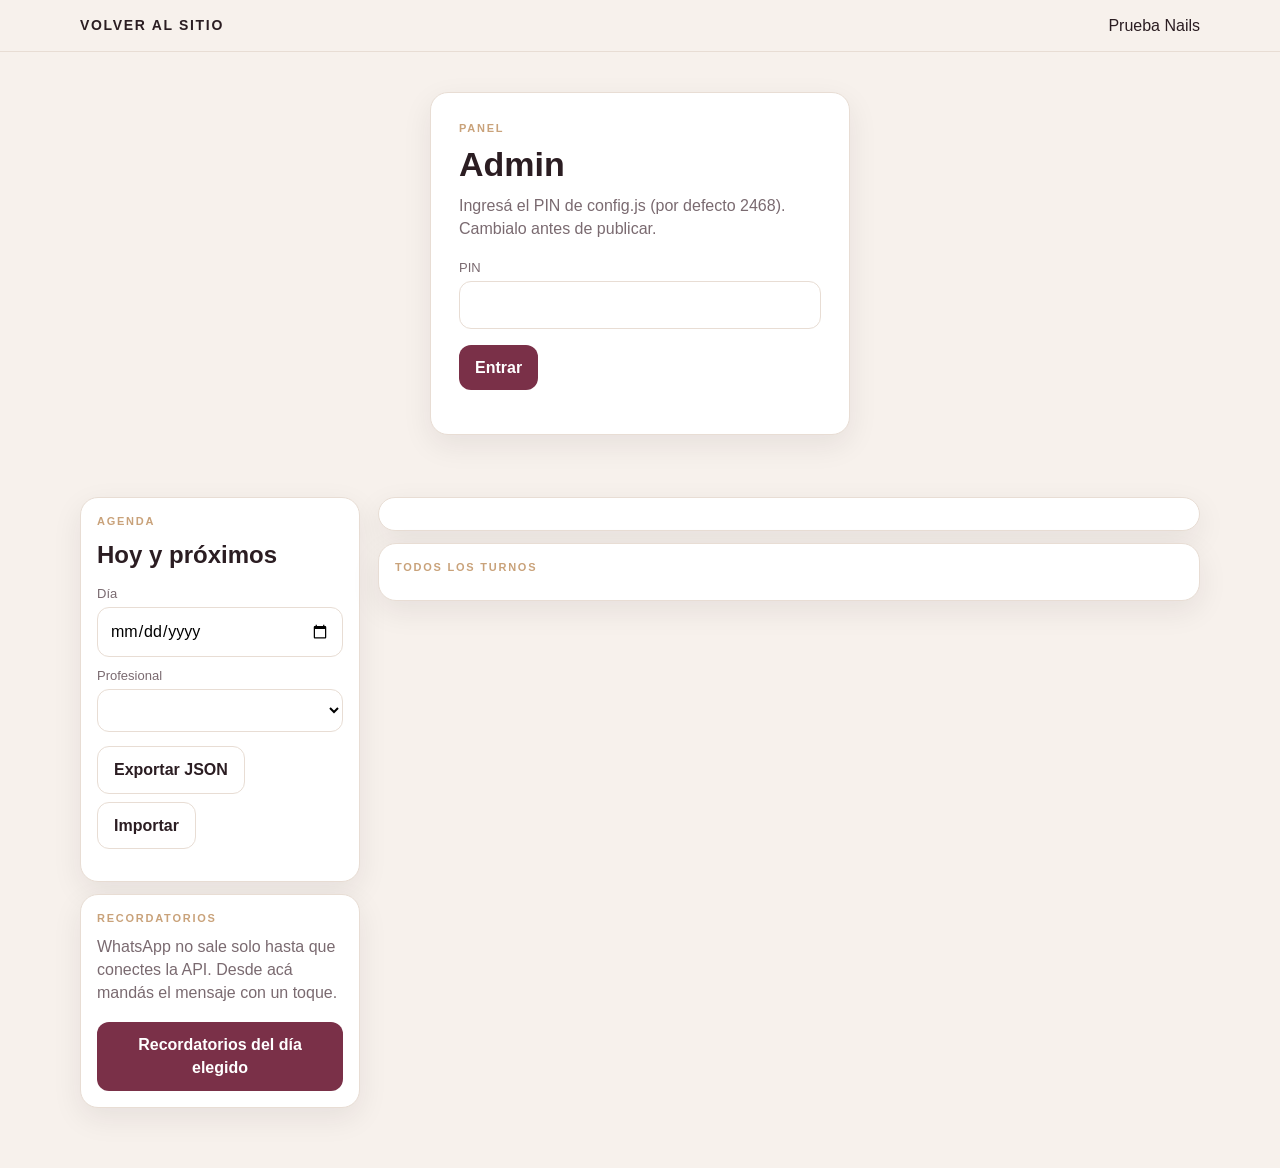
==== admin.html @ 870fe51d "Add files via upload" ====
<!DOCTYPE html>
<html lang="es-AR">
<head>
  <meta charset="UTF-8" />
  <meta name="viewport" content="width=device-width, initial-scale=1" />
  <title>Admin · Agenda</title>
  <link rel="stylesheet" href="styles.css" />
</head>
<body>
  <header class="topbar">
    <div class="wrap topbar-inner">
      <a class="logo" href="./">Volver al sitio</a>
      <nav class="nav-links">
        <span id="adminBiz"></span>
      </nav>
    </div>
  </header>

  <main class="wrap">
    <section id="lock" class="hero-card" style="max-width:420px;margin:40px auto;">
      <div class="kicker">Panel</div>
      <h1>Admin</h1>
      <p class="lead">Ingresá el PIN de config.js (por defecto 2468). Cambialo antes de publicar.</p>
      <label>PIN</label>
      <input id="pin" type="password" inputmode="numeric" />
      <p><button class="btn" id="unlock">Entrar</button></p>
    </section>

    <section id="desk" class="admin-grid" hidden>
      <aside>
        <div class="panel">
          <div class="kicker">Agenda</div>
          <h2 style="margin:6px 0 12px">Hoy y próximos</h2>
          <label>Día</label>
          <input type="date" id="adminDate" />
          <label>Profesional</label>
          <select id="adminPro"></select>
          <p style="display:flex;gap:8px;flex-wrap:wrap;margin-top:14px">
            <button class="btn ghost" id="btnExport">Exportar JSON</button>
            <button class="btn ghost" id="btnImport">Importar</button>
          </p>
          <input type="file" id="fileImport" accept="application/json" hidden />
        </div>
        <div class="panel" style="margin-top:12px">
          <div class="kicker">Recordatorios</div>
          <p class="lead">WhatsApp no sale solo hasta que conectes la API. Desde acá mandás el mensaje con un toque.</p>
          <button class="btn" id="btnRemindDay">Recordatorios del día elegido</button>
        </div>
      </aside>
      <div>
        <div class="panel" id="dayList"></div>
        <div class="panel" style="margin-top:12px">
          <div class="kicker">Todos los turnos</div>
          <div style="overflow:auto">
            <table class="table" id="allTable"></table>
          </div>
        </div>
      </div>
    </section>
  </main>
  <div class="toast" id="toast"></div>
  <script src="config.js"></script>
  <script src="engine.js"></script>
  <script src="admin.js"></script>
</body>
</html>
---- styles.css ----
:root {
  --primary: #7A3048;
  --primary-dark: #5C2236;
  --accent: #C9A27A;
  --bg: #F7F1EC;
  --surface: #ffffff;
  --text: #2B1D22;
  --muted: #7A6A70;
  --line: #E8DDD4;
  --ok: #2F6B4F;
  --warn: #B36B1B;
  --danger: #A33A3A;
  --shadow: 0 10px 30px rgba(43, 29, 34, 0.08);
  --radius: 18px;
}

* { box-sizing: border-box; }
html, body { margin: 0; padding: 0; }
body {
  font-family: "Avenir Next", "Segoe UI", Helvetica, Arial, sans-serif;
  background: var(--bg);
  color: var(--text);
  line-height: 1.45;
  min-height: 100vh;
}

a { color: var(--primary); }
button, input, select, textarea { font: inherit; }

.wrap { width: min(1120px, calc(100% - 32px)); margin: 0 auto; }

.topbar {
  position: sticky; top: 0; z-index: 20;
  background: rgba(247, 241, 236, 0.92);
  backdrop-filter: blur(10px);
  border-bottom: 1px solid var(--line);
}
.topbar-inner {
  display: flex; align-items: center; justify-content: space-between;
  padding: 14px 0;
}
.logo {
  font-weight: 700; letter-spacing: 0.12em; text-transform: uppercase;
  font-size: 14px; text-decoration: none; color: var(--text);
}
.nav-links { display: flex; gap: 14px; align-items: center; }
.nav-links a { text-decoration: none; color: var(--muted); font-size: 14px; }

.hero {
  display: grid; grid-template-columns: 1.3fr 0.9fr; gap: 24px;
  padding: 28px 0 8px;
}
.hero-card, .info-card, .panel, .svc, .slot, .pro, .step-card {
  background: var(--surface);
  border: 1px solid var(--line);
  border-radius: var(--radius);
  box-shadow: var(--shadow);
}
.hero-card { padding: 28px; }
.kicker {
  color: var(--accent); letter-spacing: 0.16em; text-transform: uppercase;
  font-size: 11px; font-weight: 700; margin-bottom: 8px;
}
h1 { font-size: 34px; line-height: 1.15; margin: 0 0 10px; }
.lead { color: var(--muted); margin: 0 0 18px; }
.info-card { padding: 18px; }
.info-row { display: flex; gap: 10px; padding: 8px 0; color: var(--muted); font-size: 14px; }
.info-row b { color: var(--text); font-weight: 600; }
.pros { display: flex; gap: 10px; flex-wrap: wrap; margin-top: 8px; }
.avatar {
  width: 44px; height: 44px; border-radius: 50%;
  display: grid; place-items: center; color: #fff; font-weight: 700;
}

.steps {
  display: flex; gap: 8px; flex-wrap: wrap; margin: 18px 0;
}
.chip {
  border: 1px solid var(--line); background: #fff; color: var(--muted);
  border-radius: 999px; padding: 7px 12px; font-size: 13px;
}
.chip.active { background: var(--primary); color: #fff; border-color: var(--primary); }

.layout { display: grid; grid-template-columns: 220px 1fr; gap: 18px; padding-bottom: 60px; }
.side { position: sticky; top: 74px; align-self: start; }
.side button, .cat-btn {
  width: 100%; text-align: left; background: transparent; border: 0;
  padding: 11px 12px; border-radius: 12px; color: var(--muted); cursor: pointer;
}
.cat-btn.active, .side button.active { background: #fff; color: var(--text); font-weight: 600; box-shadow: var(--shadow); }

.search {
  width: 100%; padding: 12px 14px; border-radius: 12px; border: 1px solid var(--line);
  background: #fff; margin-bottom: 10px;
}

.svc-list { display: grid; gap: 12px; }
.svc { padding: 16px 18px; display: grid; grid-template-columns: 1fr auto; gap: 12px; align-items: center; }
.svc h3 { margin: 0 0 4px; font-size: 17px; }
.svc p { margin: 0; color: var(--muted); font-size: 14px; }
.meta { font-size: 13px; color: var(--muted); margin-top: 6px; }
.price { font-weight: 700; }
.btn {
  border: 0; cursor: pointer; border-radius: 12px;
  padding: 11px 16px; background: var(--primary); color: #fff; font-weight: 600;
}
.btn:hover { background: var(--primary-dark); }
.btn.ghost { background: #fff; color: var(--text); border: 1px solid var(--line); }
.btn.ok { background: var(--ok); }
.btn.warn { background: var(--warn); }
.btn.danger { background: var(--danger); }
.btn:disabled { opacity: 0.45; cursor: not-allowed; }

.overlay {
  position: fixed; inset: 0; background: rgba(43,29,34,.45);
  display: none; place-items: center; z-index: 40; padding: 16px;
}
.overlay.show { display: grid; }
.modal {
  width: min(720px, 100%); max-height: 92vh; overflow: auto;
  background: #fff; border-radius: 22px; padding: 22px;
}
.modal h2 { margin: 8px 0 16px; }
.close { float: right; background: none; border: 0; font-size: 22px; cursor: pointer; color: var(--muted); }

.grid-2 { display: grid; grid-template-columns: 1fr 1fr; gap: 12px; }
.pro-pick, .day-pick { display: flex; gap: 8px; flex-wrap: wrap; }
.pro {
  padding: 10px 12px; cursor: pointer; min-width: 120px;
}
.pro.selected, .slot.selected { outline: 2px solid var(--primary); }
.slots { display: flex; flex-wrap: wrap; gap: 8px; }
.slot {
  padding: 8px 12px; cursor: pointer; font-weight: 600; font-size: 14px;
}
.slot.busy { opacity: .35; pointer-events: none; text-decoration: line-through; }

label { display: block; font-size: 13px; color: var(--muted); margin: 10px 0 4px; }
input, select, textarea {
  width: 100%; padding: 11px 12px; border-radius: 12px; border: 1px solid var(--line);
  background: #fff;
}
.summary {
  background: #F7F1EC; border-radius: 14px; padding: 14px; margin: 14px 0;
}
.summary div { display: flex; justify-content: space-between; padding: 4px 0; }
.total { font-weight: 800; font-size: 18px; }

.week { display: grid; grid-template-columns: repeat(7, 1fr); gap: 6px; }
.day {
  border: 1px solid var(--line); border-radius: 12px; padding: 8px 4px;
  text-align: center; cursor: pointer; background: #fff; font-size: 13px;
}
.day.off { opacity: .35; pointer-events: none; }
.day.selected { background: var(--primary); color: #fff; border-color: var(--primary); }

.admin-grid { display: grid; grid-template-columns: 280px 1fr; gap: 18px; padding: 22px 0 60px; }
.panel { padding: 16px; }
.appt {
  display: grid; grid-template-columns: 90px 1fr auto; gap: 12px;
  padding: 12px 0; border-bottom: 1px solid var(--line); align-items: center;
}
.badge {
  display: inline-block; font-size: 11px; padding: 3px 8px; border-radius: 999px;
  background: #eee; color: var(--muted); font-weight: 700; letter-spacing: .04em;
}
.badge.paid { background: #E4F3EA; color: var(--ok); }
.badge.hold { background: #FFF3E0; color: var(--warn); }
.badge.cancelled { background: #F8E6E6; color: var(--danger); }

.table { width: 100%; border-collapse: collapse; font-size: 14px; }
.table th, .table td { text-align: left; padding: 8px 6px; border-bottom: 1px solid var(--line); }

.toast {
  position: fixed; bottom: 18px; left: 50%; transform: translateX(-50%);
  background: var(--text); color: #fff; padding: 10px 16px; border-radius: 999px;
  display: none; z-index: 50;
}
.toast.show { display: block; }

@media (max-width: 860px) {
  .hero, .layout, .admin-grid, .grid-2, .svc { grid-template-columns: 1fr; }
  .side { position: static; display: flex; gap: 6px; overflow: auto; }
  .cat-btn { width: auto; white-space: nowrap; }
  h1 { font-size: 28px; }
  .appt { grid-template-columns: 1fr; }
}
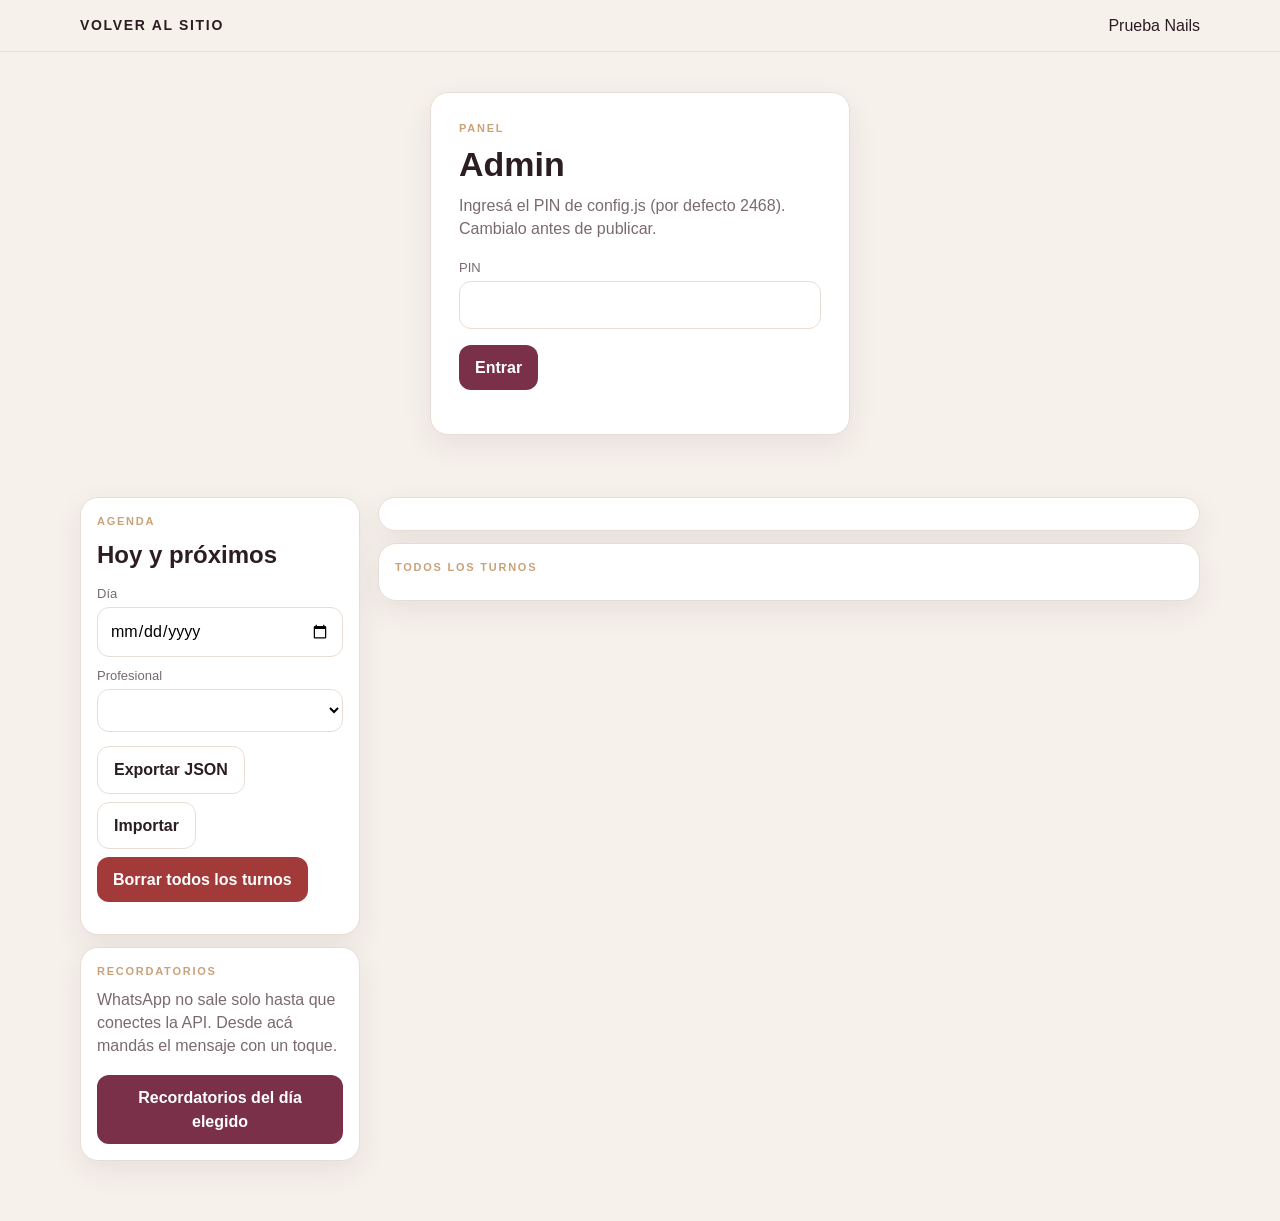
==== commit 02e7a94c: "Add files via upload" ====
--- a/admin.html
+++ b/admin.html
@@ -38,6 +38,7 @@
           <p style="display:flex;gap:8px;flex-wrap:wrap;margin-top:14px">
             <button class="btn ghost" id="btnExport">Exportar JSON</button>
             <button class="btn ghost" id="btnImport">Importar</button>
+            <button class="btn danger" id="btnClearAll">Borrar todos los turnos</button>
           </p>
           <input type="file" id="fileImport" accept="application/json" hidden />
         </div>
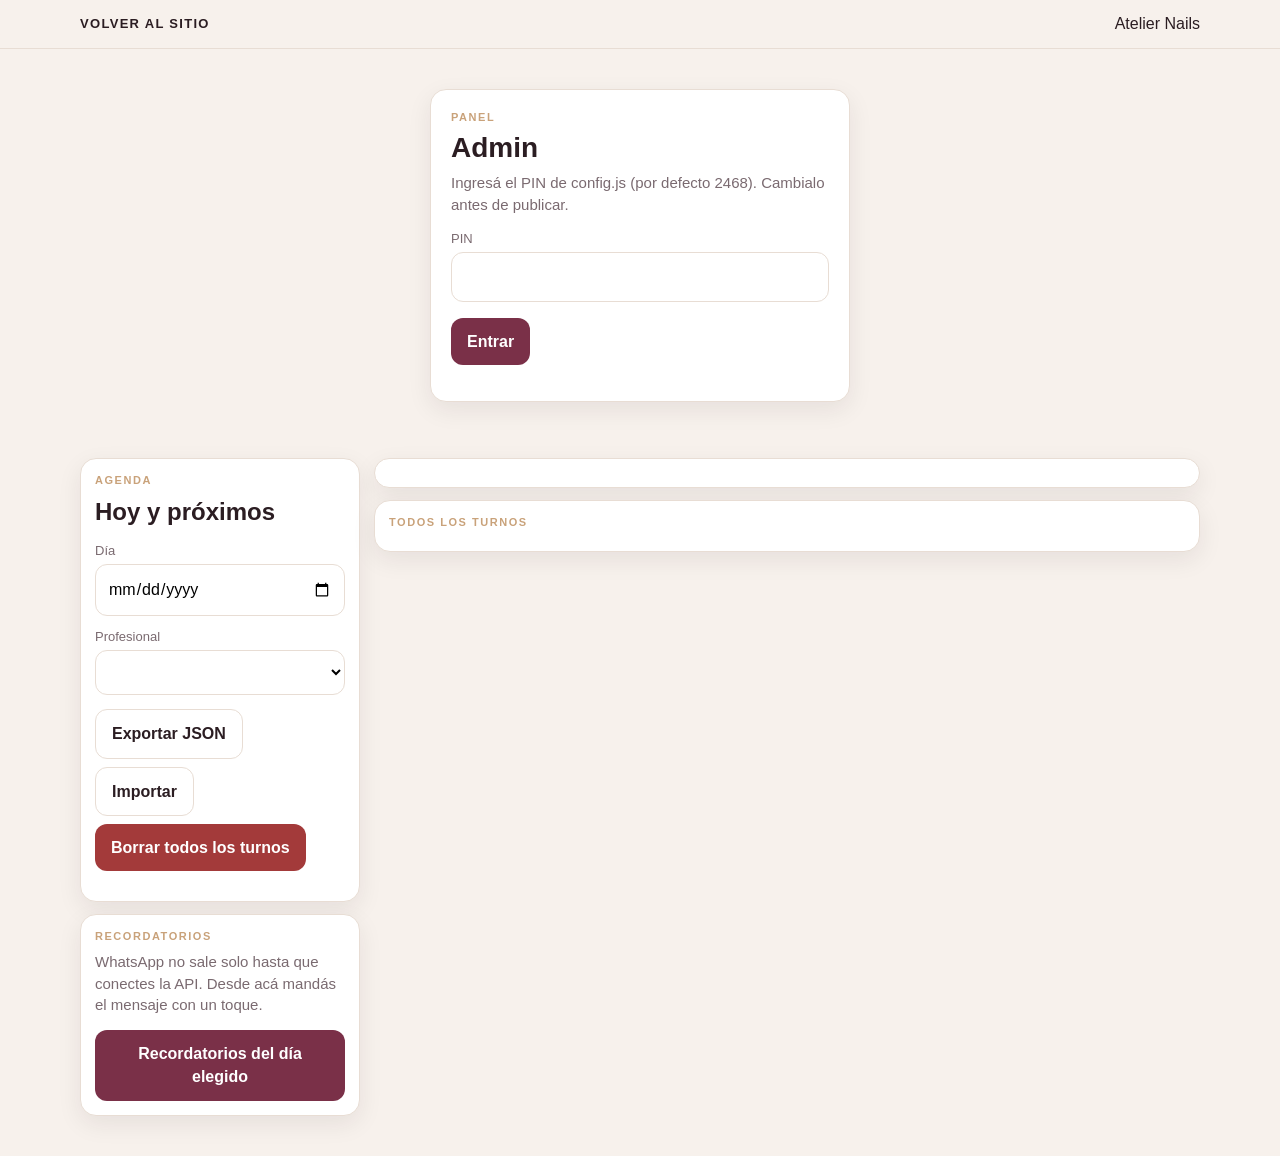
==== commit 8f1034a6: "Add files via upload" ====
--- a/admin.html
+++ b/admin.html
@@ -52,7 +52,7 @@
         <div class="panel" id="dayList"></div>
         <div class="panel" style="margin-top:12px">
           <div class="kicker">Todos los turnos</div>
-          <div style="overflow:auto">
+          <div class="table-wrap">
             <table class="table" id="allTable"></table>
           </div>
         </div>
--- a/styles.css
+++ b/styles.css
@@ -10,178 +10,557 @@
   --ok: #2F6B4F;
   --warn: #B36B1B;
   --danger: #A33A3A;
-  --shadow: 0 10px 30px rgba(43, 29, 34, 0.08);
-  --radius: 18px;
-}
-
-* { box-sizing: border-box; }
-html, body { margin: 0; padding: 0; }
+  --shadow: 0 8px 24px rgba(43, 29, 34, 0.08);
+  --radius: 16px;
+  --safe-bottom: env(safe-area-inset-bottom, 0px);
+}
+
+* { box-sizing: border-box; -webkit-tap-highlight-color: transparent; }
+html {
+  margin: 0;
+  padding: 0;
+  -webkit-text-size-adjust: 100%;
+  text-size-adjust: 100%;
+}
 body {
-  font-family: "Avenir Next", "Segoe UI", Helvetica, Arial, sans-serif;
+  margin: 0;
+  padding: 0;
+  font-family: -apple-system, BlinkMacSystemFont, "Segoe UI", Helvetica, Arial, sans-serif;
   background: var(--bg);
   color: var(--text);
   line-height: 1.45;
   min-height: 100vh;
+  min-height: 100dvh;
+  overflow-x: hidden;
 }
 
 a { color: var(--primary); }
-button, input, select, textarea { font: inherit; }
-
-.wrap { width: min(1120px, calc(100% - 32px)); margin: 0 auto; }
-
+button, input, select, textarea { font: inherit; font-size: 16px; }
+
+.wrap {
+  width: min(1120px, calc(100% - 24px));
+  margin: 0 auto;
+}
+
+/* Topbar */
 .topbar {
-  position: sticky; top: 0; z-index: 20;
-  background: rgba(247, 241, 236, 0.92);
-  backdrop-filter: blur(10px);
+  position: sticky;
+  top: 0;
+  z-index: 20;
+  background: rgba(247, 241, 236, 0.94);
+  backdrop-filter: blur(12px);
+  -webkit-backdrop-filter: blur(12px);
   border-bottom: 1px solid var(--line);
 }
 .topbar-inner {
-  display: flex; align-items: center; justify-content: space-between;
-  padding: 14px 0;
+  display: flex;
+  align-items: center;
+  justify-content: space-between;
+  padding: 12px 0;
+  min-height: 48px;
 }
 .logo {
-  font-weight: 700; letter-spacing: 0.12em; text-transform: uppercase;
-  font-size: 14px; text-decoration: none; color: var(--text);
-}
-.nav-links { display: flex; gap: 14px; align-items: center; }
-.nav-links a { text-decoration: none; color: var(--muted); font-size: 14px; }
-
+  font-weight: 700;
+  letter-spacing: 0.1em;
+  text-transform: uppercase;
+  font-size: 13px;
+  text-decoration: none;
+  color: var(--text);
+}
+.nav-links {
+  display: flex;
+  gap: 12px;
+  align-items: center;
+}
+.nav-links a {
+  text-decoration: none;
+  color: var(--muted);
+  font-size: 14px;
+  padding: 8px 4px;
+}
+
+/* Cards */
 .hero {
-  display: grid; grid-template-columns: 1.3fr 0.9fr; gap: 24px;
-  padding: 28px 0 8px;
-}
-.hero-card, .info-card, .panel, .svc, .slot, .pro, .step-card {
+  display: grid;
+  grid-template-columns: 1.3fr 0.9fr;
+  gap: 16px;
+  padding: 16px 0 8px;
+}
+.hero-card, .info-card, .panel, .svc, .slot, .pro {
   background: var(--surface);
   border: 1px solid var(--line);
   border-radius: var(--radius);
   box-shadow: var(--shadow);
 }
-.hero-card { padding: 28px; }
+.hero-card { padding: 20px; }
 .kicker {
-  color: var(--accent); letter-spacing: 0.16em; text-transform: uppercase;
-  font-size: 11px; font-weight: 700; margin-bottom: 8px;
-}
-h1 { font-size: 34px; line-height: 1.15; margin: 0 0 10px; }
-.lead { color: var(--muted); margin: 0 0 18px; }
-.info-card { padding: 18px; }
-.info-row { display: flex; gap: 10px; padding: 8px 0; color: var(--muted); font-size: 14px; }
+  color: var(--accent);
+  letter-spacing: 0.14em;
+  text-transform: uppercase;
+  font-size: 11px;
+  font-weight: 700;
+  margin-bottom: 6px;
+}
+h1 {
+  font-size: 28px;
+  line-height: 1.15;
+  margin: 0 0 8px;
+}
+.lead {
+  color: var(--muted);
+  margin: 0 0 14px;
+  font-size: 15px;
+}
+.info-card { padding: 16px; }
+.info-row {
+  display: flex;
+  gap: 10px;
+  padding: 7px 0;
+  color: var(--muted);
+  font-size: 14px;
+  align-items: flex-start;
+  word-break: break-word;
+}
 .info-row b { color: var(--text); font-weight: 600; }
-.pros { display: flex; gap: 10px; flex-wrap: wrap; margin-top: 8px; }
+.pros {
+  display: flex;
+  gap: 10px;
+  flex-wrap: wrap;
+  margin-top: 8px;
+}
 .avatar {
-  width: 44px; height: 44px; border-radius: 50%;
-  display: grid; place-items: center; color: #fff; font-weight: 700;
+  width: 42px;
+  height: 42px;
+  border-radius: 50%;
+  display: grid;
+  place-items: center;
+  color: #fff;
+  font-weight: 700;
+  flex-shrink: 0;
 }
 
 .steps {
-  display: flex; gap: 8px; flex-wrap: wrap; margin: 18px 0;
+  display: flex;
+  gap: 8px;
+  flex-wrap: wrap;
+  margin: 14px 0 0;
 }
 .chip {
-  border: 1px solid var(--line); background: #fff; color: var(--muted);
-  border-radius: 999px; padding: 7px 12px; font-size: 13px;
-}
-.chip.active { background: var(--primary); color: #fff; border-color: var(--primary); }
-
-.layout { display: grid; grid-template-columns: 220px 1fr; gap: 18px; padding-bottom: 60px; }
-.side { position: sticky; top: 74px; align-self: start; }
+  border: 1px solid var(--line);
+  background: #fff;
+  color: var(--muted);
+  border-radius: 999px;
+  padding: 7px 12px;
+  font-size: 12px;
+}
+.chip.active {
+  background: var(--primary);
+  color: #fff;
+  border-color: var(--primary);
+}
+
+/* Layout servicios */
+.layout {
+  display: grid;
+  grid-template-columns: 200px 1fr;
+  gap: 14px;
+  padding-bottom: calc(40px + var(--safe-bottom));
+}
+.side {
+  position: sticky;
+  top: 64px;
+  align-self: start;
+}
 .side button, .cat-btn {
-  width: 100%; text-align: left; background: transparent; border: 0;
-  padding: 11px 12px; border-radius: 12px; color: var(--muted); cursor: pointer;
-}
-.cat-btn.active, .side button.active { background: #fff; color: var(--text); font-weight: 600; box-shadow: var(--shadow); }
+  width: 100%;
+  text-align: left;
+  background: transparent;
+  border: 0;
+  padding: 12px;
+  border-radius: 12px;
+  color: var(--muted);
+  cursor: pointer;
+  min-height: 44px;
+}
+.cat-btn.active, .side button.active {
+  background: #fff;
+  color: var(--text);
+  font-weight: 600;
+  box-shadow: var(--shadow);
+}
 
 .search {
-  width: 100%; padding: 12px 14px; border-radius: 12px; border: 1px solid var(--line);
-  background: #fff; margin-bottom: 10px;
-}
-
-.svc-list { display: grid; gap: 12px; }
-.svc { padding: 16px 18px; display: grid; grid-template-columns: 1fr auto; gap: 12px; align-items: center; }
-.svc h3 { margin: 0 0 4px; font-size: 17px; }
-.svc p { margin: 0; color: var(--muted); font-size: 14px; }
+  width: 100%;
+  padding: 12px 14px;
+  border-radius: 12px;
+  border: 1px solid var(--line);
+  background: #fff;
+  margin-bottom: 8px;
+  min-height: 44px;
+}
+
+.svc-list { display: grid; gap: 10px; }
+.svc {
+  padding: 14px 16px;
+  display: grid;
+  grid-template-columns: 1fr auto;
+  gap: 12px;
+  align-items: center;
+}
+.svc h3 { margin: 0 0 4px; font-size: 16px; }
+.svc p { margin: 0; color: var(--muted); font-size: 13px; }
 .meta { font-size: 13px; color: var(--muted); margin-top: 6px; }
-.price { font-weight: 700; }
+.price { font-weight: 700; color: var(--text); }
+
 .btn {
-  border: 0; cursor: pointer; border-radius: 12px;
-  padding: 11px 16px; background: var(--primary); color: #fff; font-weight: 600;
+  border: 0;
+  cursor: pointer;
+  border-radius: 12px;
+  padding: 12px 16px;
+  background: var(--primary);
+  color: #fff;
+  font-weight: 600;
+  min-height: 44px;
+  text-align: center;
+  text-decoration: none;
+  display: inline-flex;
+  align-items: center;
+  justify-content: center;
+  gap: 6px;
 }
 .btn:hover { background: var(--primary-dark); }
-.btn.ghost { background: #fff; color: var(--text); border: 1px solid var(--line); }
+.btn.ghost {
+  background: #fff;
+  color: var(--text);
+  border: 1px solid var(--line);
+}
 .btn.ok { background: var(--ok); }
 .btn.warn { background: var(--warn); }
 .btn.danger { background: var(--danger); }
 .btn:disabled { opacity: 0.45; cursor: not-allowed; }
-
+.btn.block { width: 100%; }
+
+/* Modal */
 .overlay {
-  position: fixed; inset: 0; background: rgba(43,29,34,.45);
-  display: none; place-items: center; z-index: 40; padding: 16px;
+  position: fixed;
+  inset: 0;
+  background: rgba(43, 29, 34, 0.5);
+  display: none;
+  place-items: end center;
+  z-index: 40;
+  padding: 0;
 }
 .overlay.show { display: grid; }
 .modal {
-  width: min(720px, 100%); max-height: 92vh; overflow: auto;
-  background: #fff; border-radius: 22px; padding: 22px;
-}
-.modal h2 { margin: 8px 0 16px; }
-.close { float: right; background: none; border: 0; font-size: 22px; cursor: pointer; color: var(--muted); }
-
-.grid-2 { display: grid; grid-template-columns: 1fr 1fr; gap: 12px; }
-.pro-pick, .day-pick { display: flex; gap: 8px; flex-wrap: wrap; }
+  width: 100%;
+  max-width: 720px;
+  max-height: 92dvh;
+  overflow: auto;
+  background: #fff;
+  border-radius: 20px 20px 0 0;
+  padding: 18px 16px calc(20px + var(--safe-bottom));
+  -webkit-overflow-scrolling: touch;
+}
+.modal h2 {
+  margin: 4px 0 12px;
+  font-size: 20px;
+  padding-right: 36px;
+}
+.close {
+  float: right;
+  background: #f3eeea;
+  border: 0;
+  width: 36px;
+  height: 36px;
+  border-radius: 50%;
+  font-size: 22px;
+  cursor: pointer;
+  color: var(--muted);
+  display: grid;
+  place-items: center;
+  line-height: 1;
+}
+
+.grid-2 {
+  display: grid;
+  grid-template-columns: 1fr 1fr;
+  gap: 10px;
+}
+.pro-pick, .day-pick {
+  display: flex;
+  gap: 8px;
+  flex-wrap: wrap;
+}
 .pro {
-  padding: 10px 12px; cursor: pointer; min-width: 120px;
-}
-.pro.selected, .slot.selected { outline: 2px solid var(--primary); }
-.slots { display: flex; flex-wrap: wrap; gap: 8px; }
+  padding: 12px;
+  cursor: pointer;
+  min-width: 110px;
+  flex: 1 1 110px;
+}
+.pro.selected, .slot.selected {
+  outline: 2px solid var(--primary);
+  background: #faf5f7;
+}
+.slots {
+  display: grid;
+  grid-template-columns: repeat(auto-fill, minmax(72px, 1fr));
+  gap: 8px;
+}
 .slot {
-  padding: 8px 12px; cursor: pointer; font-weight: 600; font-size: 14px;
-}
-.slot.busy { opacity: .35; pointer-events: none; text-decoration: line-through; }
-
-label { display: block; font-size: 13px; color: var(--muted); margin: 10px 0 4px; }
+  padding: 12px 8px;
+  cursor: pointer;
+  font-weight: 600;
+  font-size: 14px;
+  text-align: center;
+  min-height: 44px;
+  display: grid;
+  place-items: center;
+}
+.slot.busy {
+  opacity: 0.35;
+  pointer-events: none;
+  text-decoration: line-through;
+}
+
+label {
+  display: block;
+  font-size: 13px;
+  color: var(--muted);
+  margin: 12px 0 4px;
+}
 input, select, textarea {
-  width: 100%; padding: 11px 12px; border-radius: 12px; border: 1px solid var(--line);
-  background: #fff;
-}
+  width: 100%;
+  padding: 12px;
+  border-radius: 12px;
+  border: 1px solid var(--line);
+  background: #fff;
+  min-height: 44px;
+}
+textarea { min-height: 72px; resize: vertical; }
+
 .summary {
-  background: #F7F1EC; border-radius: 14px; padding: 14px; margin: 14px 0;
-}
-.summary div { display: flex; justify-content: space-between; padding: 4px 0; }
-.total { font-weight: 800; font-size: 18px; }
-
-.week { display: grid; grid-template-columns: repeat(7, 1fr); gap: 6px; }
+  background: #F7F1EC;
+  border-radius: 14px;
+  padding: 14px;
+  margin: 14px 0;
+}
+.summary div {
+  display: flex;
+  justify-content: space-between;
+  gap: 10px;
+  padding: 4px 0;
+  font-size: 14px;
+}
+.total { font-weight: 800; font-size: 17px; }
+.alias-box {
+  background: #fff;
+  border: 1px dashed var(--primary);
+  border-radius: 12px;
+  padding: 12px;
+  margin-top: 10px;
+  font-size: 14px;
+}
+.alias-box code {
+  font-weight: 700;
+  font-size: 16px;
+  color: var(--primary);
+  word-break: break-all;
+}
+
+.week {
+  display: grid;
+  grid-template-columns: repeat(7, minmax(0, 1fr));
+  gap: 6px;
+}
 .day {
-  border: 1px solid var(--line); border-radius: 12px; padding: 8px 4px;
-  text-align: center; cursor: pointer; background: #fff; font-size: 13px;
-}
-.day.off { opacity: .35; pointer-events: none; }
-.day.selected { background: var(--primary); color: #fff; border-color: var(--primary); }
-
-.admin-grid { display: grid; grid-template-columns: 280px 1fr; gap: 18px; padding: 22px 0 60px; }
-.panel { padding: 16px; }
+  border: 1px solid var(--line);
+  border-radius: 12px;
+  padding: 10px 2px;
+  text-align: center;
+  cursor: pointer;
+  background: #fff;
+  font-size: 12px;
+  min-height: 48px;
+  display: flex;
+  flex-direction: column;
+  align-items: center;
+  justify-content: center;
+  line-height: 1.2;
+}
+.day.off { opacity: 0.35; pointer-events: none; }
+.day.selected {
+  background: var(--primary);
+  color: #fff;
+  border-color: var(--primary);
+}
+
+/* Admin */
+.admin-grid {
+  display: grid;
+  grid-template-columns: 280px 1fr;
+  gap: 14px;
+  padding: 16px 0 calc(40px + var(--safe-bottom));
+}
+.panel { padding: 14px; }
 .appt {
-  display: grid; grid-template-columns: 90px 1fr auto; gap: 12px;
-  padding: 12px 0; border-bottom: 1px solid var(--line); align-items: center;
+  display: grid;
+  grid-template-columns: 72px 1fr;
+  gap: 10px;
+  padding: 14px 0;
+  border-bottom: 1px solid var(--line);
+  align-items: start;
+}
+.appt-actions {
+  grid-column: 1 / -1;
+  display: flex;
+  gap: 8px;
+  flex-wrap: wrap;
+  margin-top: 4px;
 }
 .badge {
-  display: inline-block; font-size: 11px; padding: 3px 8px; border-radius: 999px;
-  background: #eee; color: var(--muted); font-weight: 700; letter-spacing: .04em;
+  display: inline-block;
+  font-size: 11px;
+  padding: 3px 8px;
+  border-radius: 999px;
+  background: #eee;
+  color: var(--muted);
+  font-weight: 700;
+  letter-spacing: 0.04em;
 }
 .badge.paid { background: #E4F3EA; color: var(--ok); }
 .badge.hold { background: #FFF3E0; color: var(--warn); }
 .badge.cancelled { background: #F8E6E6; color: var(--danger); }
 
-.table { width: 100%; border-collapse: collapse; font-size: 14px; }
-.table th, .table td { text-align: left; padding: 8px 6px; border-bottom: 1px solid var(--line); }
+.table {
+  width: 100%;
+  border-collapse: collapse;
+  font-size: 13px;
+}
+.table th, .table td {
+  text-align: left;
+  padding: 10px 6px;
+  border-bottom: 1px solid var(--line);
+  vertical-align: top;
+}
+.table-wrap {
+  overflow-x: auto;
+  -webkit-overflow-scrolling: touch;
+}
 
 .toast {
-  position: fixed; bottom: 18px; left: 50%; transform: translateX(-50%);
-  background: var(--text); color: #fff; padding: 10px 16px; border-radius: 999px;
-  display: none; z-index: 50;
+  position: fixed;
+  bottom: calc(18px + var(--safe-bottom));
+  left: 50%;
+  transform: translateX(-50%);
+  background: var(--text);
+  color: #fff;
+  padding: 12px 16px;
+  border-radius: 999px;
+  display: none;
+  z-index: 50;
+  max-width: calc(100% - 32px);
+  text-align: center;
+  font-size: 14px;
 }
 .toast.show { display: block; }
 
+/* ========== MOBILE ========== */
 @media (max-width: 860px) {
-  .hero, .layout, .admin-grid, .grid-2, .svc { grid-template-columns: 1fr; }
-  .side { position: static; display: flex; gap: 6px; overflow: auto; }
-  .cat-btn { width: auto; white-space: nowrap; }
-  h1 { font-size: 28px; }
-  .appt { grid-template-columns: 1fr; }
-}
+  .wrap { width: calc(100% - 20px); }
+
+  .hero {
+    grid-template-columns: 1fr;
+    gap: 12px;
+    padding-top: 12px;
+  }
+  .hero-card { padding: 16px; }
+  h1 { font-size: 24px; }
+
+  .layout {
+    grid-template-columns: 1fr;
+    gap: 12px;
+  }
+  .side {
+    position: static;
+    display: flex;
+    flex-direction: column;
+    gap: 0;
+  }
+  .side .search { margin-bottom: 8px; }
+  #cats {
+    display: flex;
+    gap: 6px;
+    overflow-x: auto;
+    padding-bottom: 4px;
+    -webkit-overflow-scrolling: touch;
+    scrollbar-width: none;
+  }
+  #cats::-webkit-scrollbar { display: none; }
+  .cat-btn {
+    width: auto;
+    white-space: nowrap;
+    flex-shrink: 0;
+    background: #fff;
+    border: 1px solid var(--line);
+    padding: 10px 14px;
+  }
+  .cat-btn.active {
+    background: var(--primary);
+    color: #fff;
+    border-color: var(--primary);
+  }
+
+  .svc {
+    grid-template-columns: 1fr;
+    gap: 10px;
+  }
+  .svc .btn {
+    width: 100%;
+  }
+
+  .grid-2 { grid-template-columns: 1fr; }
+
+  .week {
+    grid-template-columns: repeat(4, minmax(0, 1fr));
+    gap: 8px;
+  }
+  .day { min-height: 52px; font-size: 12px; }
+
+  .slots {
+    grid-template-columns: repeat(3, minmax(0, 1fr));
+  }
+
+  .admin-grid {
+    grid-template-columns: 1fr;
+  }
+  .appt {
+    grid-template-columns: 64px 1fr;
+  }
+  .table {
+    font-size: 12px;
+    min-width: 520px;
+  }
+}
+
+@media (max-width: 400px) {
+  .week {
+    grid-template-columns: repeat(3, minmax(0, 1fr));
+  }
+  .slots {
+    grid-template-columns: repeat(3, minmax(0, 1fr));
+  }
+  .logo { font-size: 12px; letter-spacing: 0.06em; }
+}
+
+/* Desktop modal centered */
+@media (min-width: 861px) {
+  .overlay {
+    place-items: center;
+    padding: 16px;
+  }
+  .modal {
+    border-radius: 22px;
+    padding: 22px;
+    max-height: 90vh;
+  }
+}
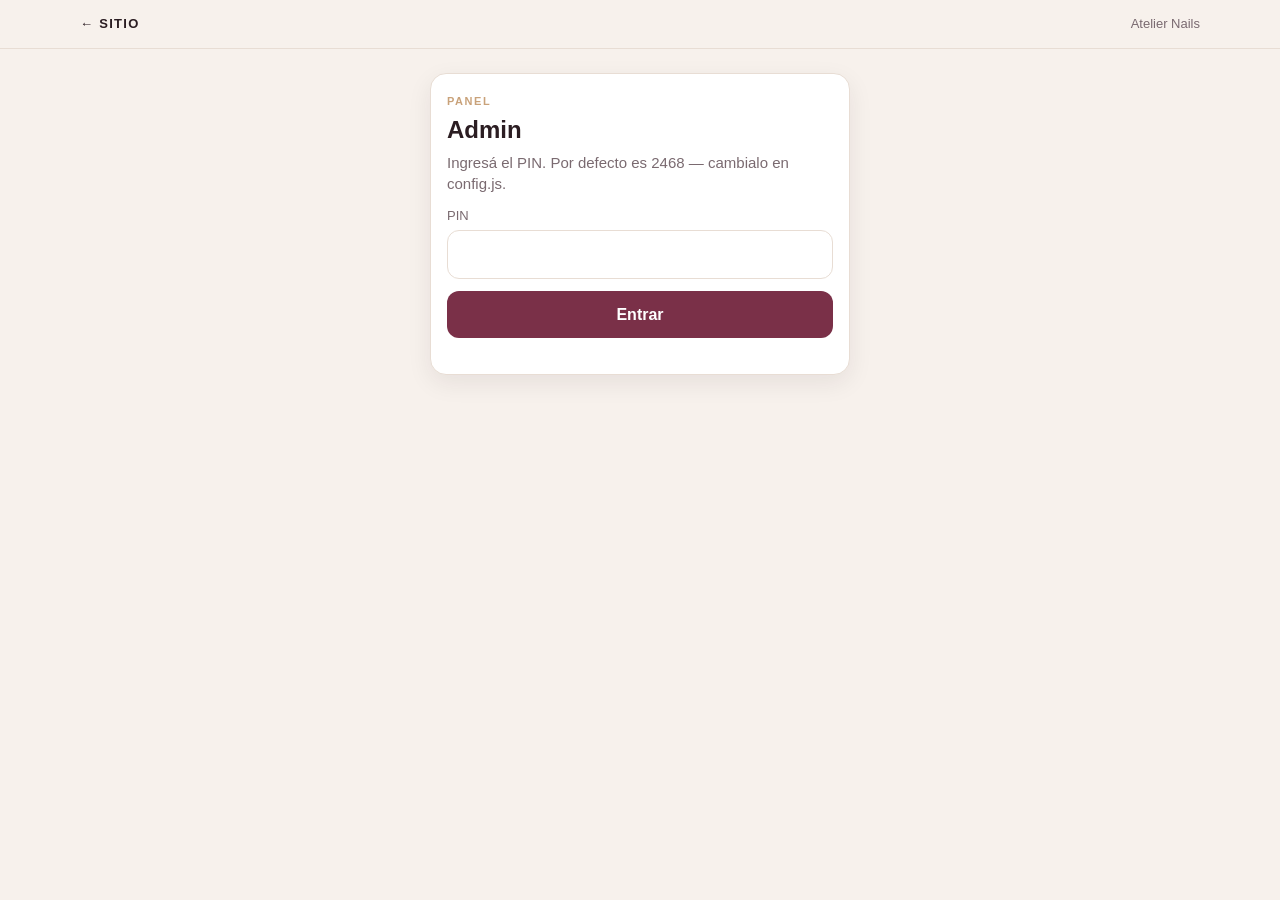
==== commit 74b0a72d: "Add files via upload" ====
--- a/admin.html
+++ b/admin.html
@@ -2,63 +2,142 @@
 <html lang="es-AR">
 <head>
   <meta charset="UTF-8" />
-  <meta name="viewport" content="width=device-width, initial-scale=1" />
+  <meta name="viewport" content="width=device-width, initial-scale=1, viewport-fit=cover" />
   <title>Admin · Agenda</title>
+  <meta name="theme-color" content="#7A3048" />
   <link rel="stylesheet" href="styles.css" />
+  <style>
+    body.admin-page { background: var(--bg); }
+    #lock {
+      max-width: 420px;
+      margin: 24px auto;
+      padding: 20px 16px;
+    }
+    #desk { display: none; }
+    #desk.is-open { display: block; }
+    #lock.is-hidden { display: none; }
+
+    .admin-stack {
+      display: flex;
+      flex-direction: column;
+      gap: 12px;
+      padding: 12px 0 calc(32px + env(safe-area-inset-bottom, 0px));
+    }
+    .admin-stack .panel h2 {
+      font-size: 18px;
+      margin: 4px 0 10px;
+    }
+    .btn-row {
+      display: flex;
+      flex-direction: column;
+      gap: 8px;
+      margin-top: 12px;
+    }
+    .btn-row .btn {
+      width: 100%;
+      justify-content: center;
+    }
+    .appt-card {
+      border: 1px solid var(--line);
+      border-radius: 14px;
+      padding: 12px;
+      margin-bottom: 10px;
+      background: #fff;
+    }
+    .appt-card .time {
+      font-size: 18px;
+      font-weight: 700;
+    }
+    .appt-card .actions {
+      display: flex;
+      flex-direction: column;
+      gap: 8px;
+      margin-top: 10px;
+    }
+    .appt-card .actions .btn { width: 100%; }
+
+    .table-wrap {
+      overflow-x: auto;
+      -webkit-overflow-scrolling: touch;
+      margin: 0 -4px;
+      padding-bottom: 4px;
+    }
+    .table {
+      min-width: 480px;
+      font-size: 12px;
+    }
+    .table th, .table td {
+      padding: 8px 6px;
+      white-space: nowrap;
+    }
+
+    @media (min-width: 700px) {
+      .btn-row {
+        flex-direction: row;
+        flex-wrap: wrap;
+      }
+      .btn-row .btn { width: auto; flex: 1; }
+      .appt-card .actions {
+        flex-direction: row;
+        flex-wrap: wrap;
+      }
+      .appt-card .actions .btn { width: auto; flex: 1; }
+    }
+  </style>
 </head>
-<body>
+<body class="admin-page">
   <header class="topbar">
     <div class="wrap topbar-inner">
-      <a class="logo" href="./">Volver al sitio</a>
-      <nav class="nav-links">
-        <span id="adminBiz"></span>
-      </nav>
+      <a class="logo" href="./">← Sitio</a>
+      <span id="adminBiz" class="nav-links" style="color:var(--muted);font-size:13px"></span>
     </div>
   </header>
 
   <main class="wrap">
-    <section id="lock" class="hero-card" style="max-width:420px;margin:40px auto;">
+    <section id="lock" class="hero-card">
       <div class="kicker">Panel</div>
-      <h1>Admin</h1>
-      <p class="lead">Ingresá el PIN de config.js (por defecto 2468). Cambialo antes de publicar.</p>
-      <label>PIN</label>
-      <input id="pin" type="password" inputmode="numeric" />
-      <p><button class="btn" id="unlock">Entrar</button></p>
+      <h1 style="font-size:24px;margin:0 0 8px">Admin</h1>
+      <p class="lead" style="margin-bottom:12px">Ingresá el PIN. Por defecto es 2468 — cambialo en config.js.</p>
+      <label for="pin">PIN</label>
+      <input id="pin" type="password" inputmode="numeric" autocomplete="one-time-code" />
+      <p style="margin-top:12px">
+        <button class="btn block" id="unlock" type="button">Entrar</button>
+      </p>
     </section>
 
-    <section id="desk" class="admin-grid" hidden>
-      <aside>
-        <div class="panel">
-          <div class="kicker">Agenda</div>
-          <h2 style="margin:6px 0 12px">Hoy y próximos</h2>
-          <label>Día</label>
-          <input type="date" id="adminDate" />
-          <label>Profesional</label>
-          <select id="adminPro"></select>
-          <p style="display:flex;gap:8px;flex-wrap:wrap;margin-top:14px">
-            <button class="btn ghost" id="btnExport">Exportar JSON</button>
-            <button class="btn ghost" id="btnImport">Importar</button>
-            <button class="btn danger" id="btnClearAll">Borrar todos los turnos</button>
-          </p>
-          <input type="file" id="fileImport" accept="application/json" hidden />
+    <section id="desk" class="admin-stack">
+      <div class="panel">
+        <div class="kicker">Agenda</div>
+        <h2>Hoy y próximos</h2>
+        <label for="adminDate">Día</label>
+        <input type="date" id="adminDate" />
+        <label for="adminPro">Profesional</label>
+        <select id="adminPro"></select>
+        <div class="btn-row">
+          <button class="btn ghost" id="btnExport" type="button">Exportar JSON</button>
+          <button class="btn ghost" id="btnImport" type="button">Importar</button>
+          <button class="btn danger" id="btnClearAll" type="button">Borrar todos</button>
         </div>
-        <div class="panel" style="margin-top:12px">
-          <div class="kicker">Recordatorios</div>
-          <p class="lead">WhatsApp no sale solo hasta que conectes la API. Desde acá mandás el mensaje con un toque.</p>
-          <button class="btn" id="btnRemindDay">Recordatorios del día elegido</button>
-        </div>
-      </aside>
-      <div>
-        <div class="panel" id="dayList"></div>
-        <div class="panel" style="margin-top:12px">
-          <div class="kicker">Todos los turnos</div>
-          <div class="table-wrap">
-            <table class="table" id="allTable"></table>
-          </div>
+        <input type="file" id="fileImport" accept="application/json" hidden />
+      </div>
+
+      <div class="panel">
+        <div class="kicker">Recordatorios</div>
+        <p class="lead" style="margin-bottom:10px">WhatsApp manual: abrís el chat con el texto listo.</p>
+        <button class="btn block" id="btnRemindDay" type="button">Recordatorios del día</button>
+      </div>
+
+      <div class="panel" id="dayList"></div>
+
+      <div class="panel">
+        <div class="kicker">Todos los turnos</div>
+        <div class="table-wrap">
+          <table class="table" id="allTable"></table>
         </div>
       </div>
     </section>
   </main>
+
   <div class="toast" id="toast"></div>
   <script src="config.js"></script>
   <script src="engine.js"></script>
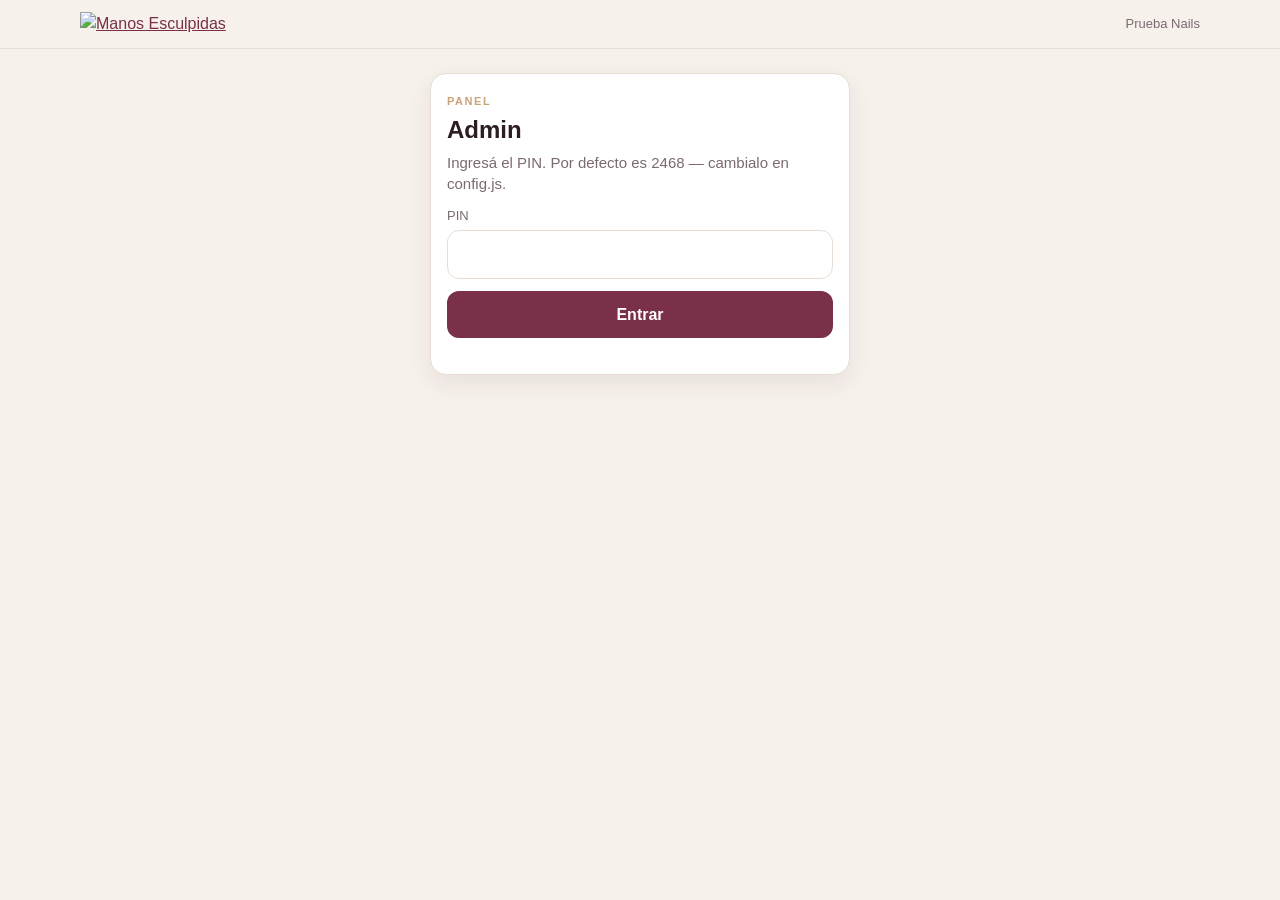
==== commit 82369036: "Add files via upload" ====
--- a/admin.html
+++ b/admin.html
@@ -3,8 +3,9 @@
 <head>
   <meta charset="UTF-8" />
   <meta name="viewport" content="width=device-width, initial-scale=1, viewport-fit=cover" />
-  <title>Admin · Agenda</title>
-  <meta name="theme-color" content="#7A3048" />
+  <title>Admin · Manos Esculpidas</title>
+  <meta name="theme-color" content="#FF4EC8" />
+  <link rel="icon" href="assets/logo-manos-esculpidas.jpg" />
   <link rel="stylesheet" href="styles.css" />
   <style>
     body.admin-page { background: var(--bg); }
@@ -88,7 +89,9 @@
 <body class="admin-page">
   <header class="topbar">
     <div class="wrap topbar-inner">
-      <a class="logo" href="./">← Sitio</a>
+      <a class="logo-link" href="./" title="Ir al inicio" aria-label="Manos Esculpidas — Inicio">
+        <img class="logo-img" src="assets/logo-manos-esculpidas.jpg" alt="Manos Esculpidas" />
+      </a>
       <span id="adminBiz" class="nav-links" style="color:var(--muted);font-size:13px"></span>
     </div>
   </header>
